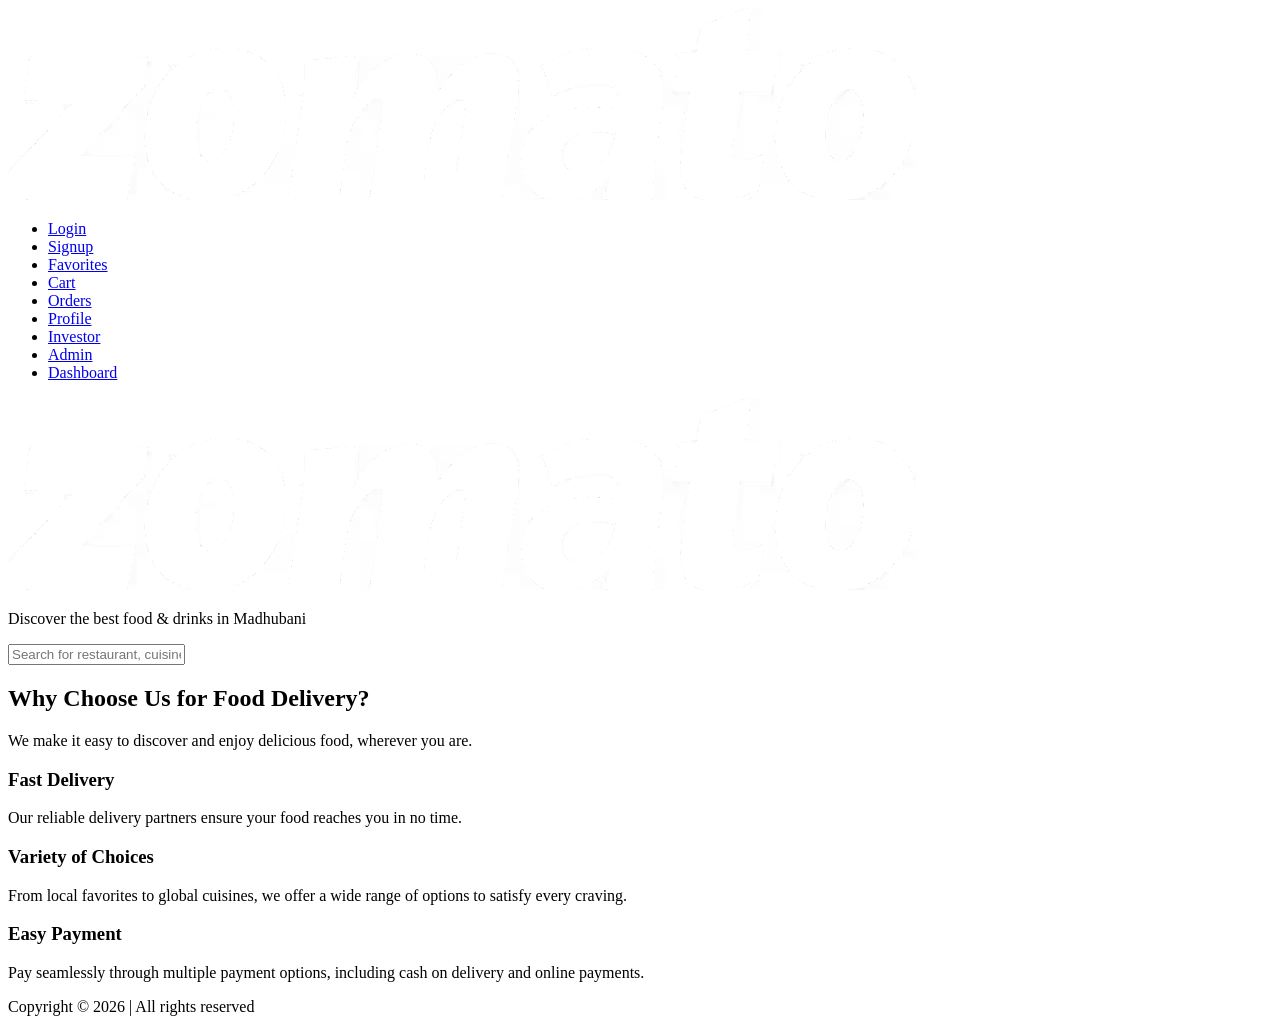
==== HTML/index.html @ 59a22405 "initial commit - zomato clone" ====
<!Doctype html>
<html lang="en">
  <head>
    <meta charset="UTF-8" />
    <meta name="viewport" content="width=device-width, initial-scale=1.0" />
    <title>Zomato - Order food online</title>
    <link rel="stylesheet" href="../CSS/style.css" />
  </head>

  <body>
    <header>
      <div class="logo">
        <img src="../image/logo.png" />
      </div>

     
      <div class="hamburger" onclick="toggleMenu()">
        <span></span>
        <span></span>
        <span></span>
      </div>

      
      <nav id="navMenu" class="nav-hidden">
        <ul>
          <li><a href="login.html">Login</a></li>
          <li><a href="signup.html">Signup</a></li>
          <li><a href="favorites.html">Favorites</a></li>
          <li><a href="cart.html">Cart</a></li>
          <li><a href="orders.html">Orders</a></li>
          <li><a href="profile.html">Profile</a></li>
          <li><a href="investor.html">Investor</a></li>
          <li><a href="admin.html">Admin</a></li>
          <li><a href="dashboard.html">Dashboard</a></li>
        </ul>
      </nav>
    </header>

    <main>
      <section>
        <img src="../image/logo.png" alt="">
        <p>Discover the best food & drinks in Madhubani</p>
        <input placeholder="Search for restaurant, cuisine or a dish">
      </section>

      <section>
        <h2>Why Choose Us for Food Delivery?</h2>
        <p>We make it easy to discover and enjoy delicious food, wherever you are.</p>

        <div class="main-features">
          <div class="feature">
            <h3>Fast Delivery</h3>
            <p>Our reliable delivery partners ensure your food reaches you in no time.</p>
          </div>

          <div class="feature">
            <h3>Variety of Choices</h3>
            <p>From local favorites to global cuisines, we offer a wide range of options to satisfy every craving.</p>
          </div>

          <div class="feature">
            <h3>Easy Payment</h3>
            <p>Pay seamlessly through multiple payment options, including cash on delivery and online payments.</p>
          </div>
        </div>
      </section>
    </main>

    <footer>
      Copyright &copy; 2026 | All rights reserved
    </footer>

    <script src="../JavaScript/script.js"></script>
  </body>
</html>
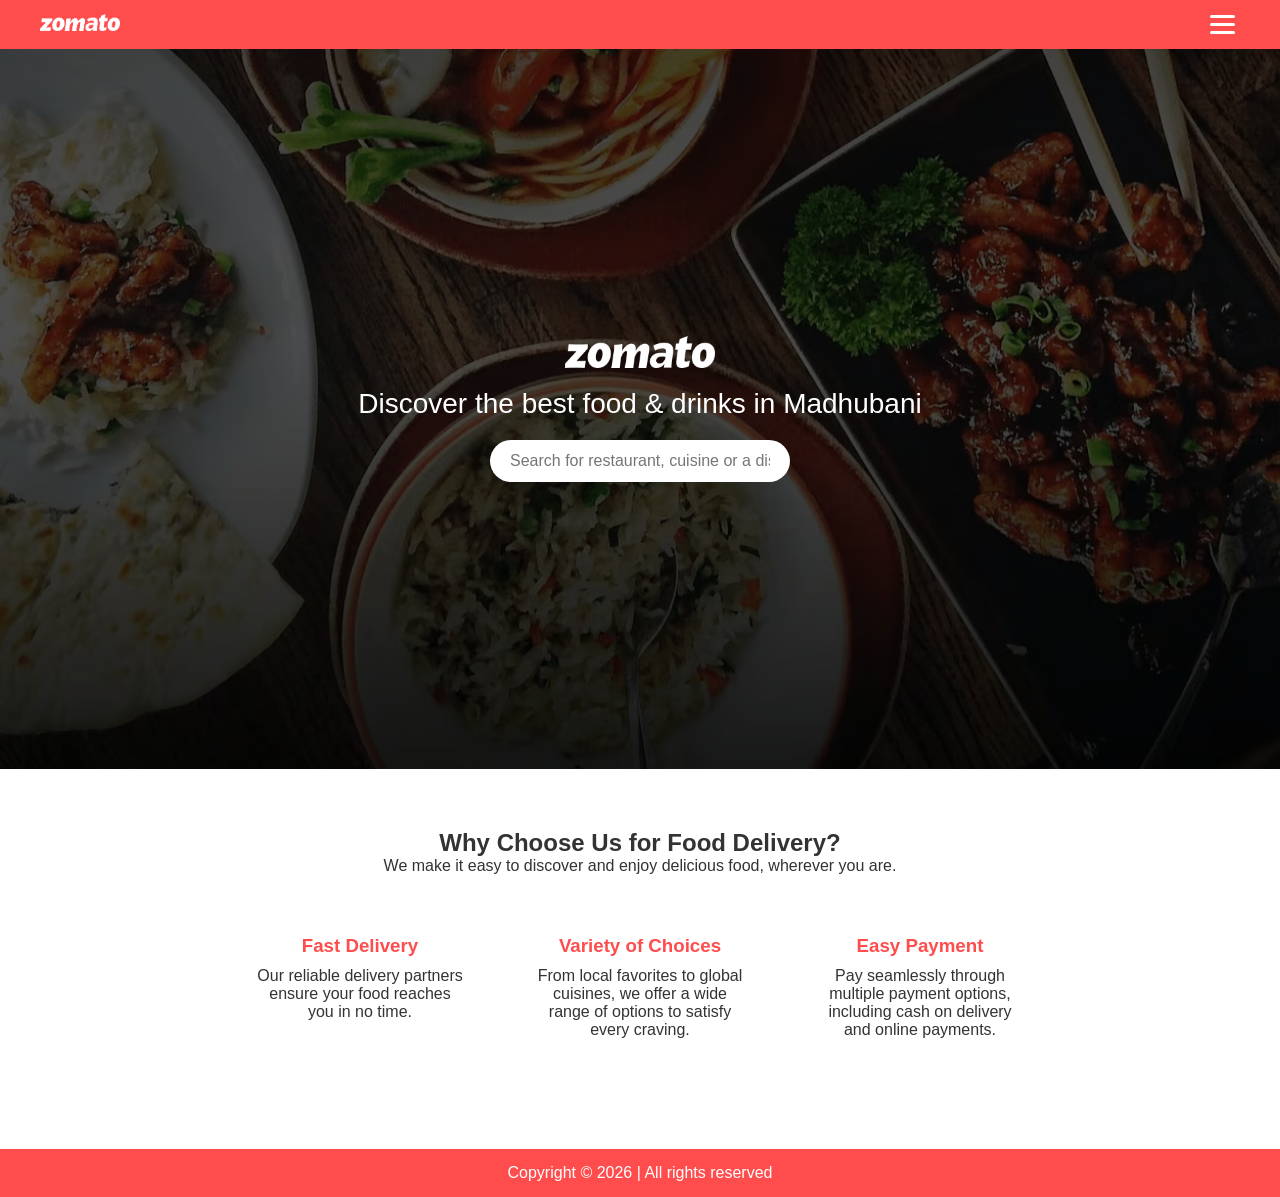
==== commit 067ab9c6: "Initial commit" ====
--- a/HTML/index.html
+++ b/HTML/index.html
@@ -4,7 +4,7 @@
     <meta charset="UTF-8" />
     <meta name="viewport" content="width=device-width, initial-scale=1.0" />
     <title>Zomato - Order food online</title>
-    <link rel="stylesheet" href="../CSS/style.css" />
+    <link rel="stylesheet" href="../css/style.css" />
   </head>
 
   <body>
--- a/css/style.css
+++ b/css/style.css
@@ -0,0 +1,640 @@
+/* ===== RESET ===== */
+* {
+  margin: 0;
+  padding: 0;
+  box-sizing: border-box;
+  font-family: Arial, sans-serif;
+}
+
+body {
+  background-color: #fff;
+  color: #333;
+}
+
+/* ===== HEADER ===== */
+header {
+  display: flex;
+  justify-content: space-between;
+  align-items: center;
+  padding: 10px 40px;
+  background-color: #ff4d4d;
+}
+
+.logo img {
+  width: 80px;
+  height: auto;
+}
+
+header ul {
+  display: flex;
+  list-style: none;
+}
+
+header ul li {
+  margin-left: 25px;
+}
+
+header ul li a {
+  text-decoration: none;
+  color: white;
+  font-weight: bold;
+  transition: 0.3s;
+}
+
+header ul li a:hover {
+  color: black;
+}
+
+/* ===== HERO SECTION ===== */
+main section:first-child {
+  height: 80vh;
+  background: url('/image/camlin.png') no-repeat center center/cover;
+  display: flex;
+  flex-direction: column;
+  justify-content: center;
+  align-items: center;
+  color: white;
+  text-align: center;
+  position: relative;
+}
+
+main section:first-child::before {
+  content: "";
+  position: absolute;
+  width: 100%;
+  height: 100%;
+  background: rgba(0,0,0,0.5);
+}
+
+main section:first-child img,
+main section:first-child p,
+main section:first-child input {
+  position: relative;
+  z-index: 1;
+}
+
+main section:first-child img {
+  width: 150px;
+  margin-bottom: 20px;
+}
+
+main section:first-child p {
+  font-size: 28px;
+  margin-bottom: 20px;
+}
+
+/* ===== SEARCH BAR ANIMATION ===== */
+main section:first-child input {
+  padding: 12px 20px;
+  width: 300px;
+  border-radius: 25px;
+  border: none;
+  outline: none;
+  font-size: 16px;
+  transition: all 0.4s ease;
+}
+
+main section:first-child input:focus {
+  width: 420px;
+  box-shadow: 0 0 12px #ff4d4d;
+}
+
+/* ===== FEATURES SECTION ===== */
+main section:nth-child(2) {
+  padding: 60px 20px;
+  text-align: center;
+}
+
+.main-features {
+  display: flex;
+  justify-content: center;
+  gap: 30px;
+  margin-top: 40px;
+  flex-wrap: wrap;
+}
+
+.feature {
+  width: 250px;
+  padding: 20px;
+  border-radius: 10px;
+  background: #f9f9f9;
+  box-shadow: 0 4px 10px rgba(0,0,0,0.1);
+  transition: transform 0.3s, box-shadow 0.3s;
+}
+
+.feature:hover {
+  transform: translateY(-10px);
+  box-shadow: 0 8px 20px rgba(0,0,0,0.2);
+}
+
+.feature h3 {
+  color: #ff4d4d;
+  margin-bottom: 10px;
+}
+
+/* ===== FOOTER ===== */
+footer {
+  background-color: #ff4d4d;
+  color: white;
+  text-align: center;
+  padding: 15px;
+  margin-top: 30px;
+}
+
+/* ===== RESPONSIVE ===== */
+@media (max-width: 768px) {
+  header {
+    flex-direction: column;
+  }
+
+  header ul {
+    margin-top: 10px;
+  }
+
+  .logo img {
+    width: 60px;
+  }
+
+  main section:first-child input {
+    width: 80%;
+  }
+
+  main section:first-child input:focus {
+    width: 90%;
+  }
+}
+
+
+/* =============================================
+   LOGIN & SIGNUP — Ring Animation
+   ============================================= */
+
+.form-container {
+  display: flex;
+  justify-content: center;
+  align-items: center;
+  min-height: calc(100vh - 130px);
+  background: #0d0f14;
+}
+
+.ring-wrapper {
+  position: relative;
+  width: 340px;
+  height: 340px;
+  display: flex;
+  align-items: center;
+  justify-content: center;
+}
+
+.ring-wrapper .ring {
+  position: absolute;
+  inset: 0;
+  width: 100%;
+  height: 100%;
+  pointer-events: none;
+  animation: spinRing 8s linear infinite;
+}
+
+.ring-wrapper .ring circle {
+  fill: none;
+  stroke: #ff4d4d;
+  stroke-width: 3;
+  stroke-dasharray: 8 6;
+  stroke-linecap: round;
+  opacity: 0.8;
+  filter: drop-shadow(0 0 6px #ff4d4d);
+}
+
+.ring-wrapper .ring2 {
+  position: absolute;
+  inset: 8px;
+  width: calc(100% - 16px);
+  height: calc(100% - 16px);
+  pointer-events: none;
+  animation: spinRing 12s linear infinite reverse;
+}
+
+.ring-wrapper .ring2 circle {
+  fill: none;
+  stroke: rgba(255, 77, 77, 0.3);
+  stroke-width: 1.5;
+  stroke-dasharray: 4 10;
+  stroke-linecap: round;
+}
+
+@keyframes spinRing {
+  from { transform: rotate(0deg); }
+  to   { transform: rotate(360deg); }
+}
+
+.form-box {
+  position: relative;
+  z-index: 1;
+  background: #1a1a2e;
+  border-radius: 16px;
+  padding: 2rem 1.8rem;
+  width: 260px;
+  display: flex;
+  flex-direction: column;
+  align-items: center;
+  gap: 0.9rem;
+  box-shadow: 0 0 40px rgba(255, 77, 77, 0.1),
+              0 20px 60px rgba(0, 0, 0, 0.6);
+  text-align: center;
+}
+
+.form-box h2 {
+  font-size: 1.5rem;
+  font-weight: 800;
+  color: #ff4d4d;
+  margin-bottom: 0.3rem;
+  text-shadow: 0 0 16px rgba(255, 77, 77, 0.5);
+}
+
+.input-box {
+  width: 100%;
+}
+
+.input-box input {
+  width: 100%;
+  padding: 0.7rem 1rem;
+  margin: 0;
+  border-radius: 8px;
+  border: 1.5px solid #2a2a3e;
+  background: rgba(255, 255, 255, 0.05);
+  color: #e2e8f0;
+  font-size: 0.88rem;
+  outline: none;
+  transition: border-color 0.25s, box-shadow 0.25s, transform 0.2s;
+}
+
+.input-box input::placeholder {
+  color: #888;
+}
+
+.input-box input:focus {
+  border-color: #ff4d4d;
+  box-shadow: 0 0 12px rgba(255, 77, 77, 0.3);
+  transform: scale(1.02);
+}
+
+.forgot-password {
+  align-self: flex-end;
+  margin-top: -0.3rem;
+}
+
+.forgot-password a {
+  font-size: 0.78rem;
+  color: #888;
+  text-decoration: none;
+  transition: color 0.2s;
+}
+
+.forgot-password a:hover {
+  color: #ff4d4d;
+}
+
+.btn {
+  width: 100%;
+  padding: 0.75rem;
+  border-radius: 8px;
+  border: none;
+  background: #ff4d4d;
+  color: #fff;
+  font-size: 0.95rem;
+  font-weight: 800;
+  letter-spacing: 0.4px;
+  cursor: pointer;
+  transition: background 0.2s, transform 0.15s, box-shadow 0.2s;
+  box-shadow: 0 4px 20px rgba(255, 77, 77, 0.35);
+}
+
+.btn:hover {
+  background: #e03c3c;
+  transform: translateY(-2px);
+  box-shadow: 0 6px 24px rgba(255, 77, 77, 0.5);
+}
+
+.btn:active {
+  transform: translateY(0);
+}
+
+.signup-link,
+.login-link {
+  font-size: 0.82rem;
+  color: #888;
+}
+
+.signup-link a,
+.login-link a {
+  color: #ff4d4d;
+  text-decoration: none;
+  font-weight: 700;
+}
+
+.signup-link a:hover,
+.login-link a:hover {
+  text-decoration: underline;
+}
+
+#message {
+  font-size: 0.82rem;
+  min-height: 1.2em;
+  color: #ff4d4d;
+}
+
+@media (max-width: 400px) {
+  .ring-wrapper {
+    width: 300px;
+    height: 300px;
+  }
+
+  .form-box {
+    width: 230px;
+    padding: 1.5rem 1.2rem;
+  }
+}
+
+
+/* =============================================
+   ADD RESTAURANT — form (no rings)
+   ============================================= */
+
+.form-container > .form-box {
+  width: 420px;
+  max-width: 92vw;
+  padding: 2.5rem 2rem;
+  gap: 1rem;
+}
+
+.form-container > .form-box h2 {
+  font-size: 1.6rem;
+  margin-bottom: 0.5rem;
+}
+
+#rating {
+  appearance: textfield;
+}
+
+#rating::-webkit-inner-spin-button,
+#rating::-webkit-outer-spin-button {
+  -webkit-appearance: none;
+  margin: 0;
+}
+
+
+/* =============================================
+   INVESTOR PAGE
+   ============================================= */
+
+.investor-hero {
+  height: 40vh;
+  background: url('/image/camlin.png') no-repeat center center/cover;
+  display: flex;
+  flex-direction: column;
+  justify-content: center;
+  align-items: center;
+  text-align: center;
+  color: white;
+  position: relative;
+}
+
+.investor-hero::before {
+  content: "";
+  position: absolute;
+  width: 100%;
+  height: 100%;
+  background: rgba(0, 0, 0, 0.55);
+}
+
+.investor-hero h1,
+.investor-hero p {
+  position: relative;
+  z-index: 1;
+}
+
+.investor-hero h1 {
+  font-size: 2.4rem;
+  font-weight: 800;
+  margin-bottom: 0.6rem;
+}
+
+.investor-hero p {
+  font-size: 1rem;
+  color: #ddd;
+  max-width: 520px;
+}
+
+.investor-section {
+  max-width: 960px;
+  margin: 0 auto;
+  padding: 50px 20px;
+  border-bottom: 1px solid #eee;
+  text-align: center;
+}
+
+.investor-section:last-child {
+  border-bottom: none;
+}
+
+.investor-section h2 {
+  color: #ff4d4d;
+  margin-bottom: 15px;
+  font-size: 1.5rem;
+}
+
+.investor-section p {
+  color: #555;
+  line-height: 1.75;
+  font-size: 0.97rem;
+}
+
+.investor-section .feature {
+  background: #fff;
+  border: 1px solid #eee;
+}
+
+.investor-section .feature h3 {
+  color: #ff4d4d;
+}
+
+.report-list {
+  list-style: none;
+  margin-top: 20px;
+  display: flex;
+  flex-direction: column;
+  gap: 10px;
+}
+
+.report-list li a {
+  display: inline-flex;
+  align-items: center;
+  gap: 6px;
+  text-decoration: none;
+  color: #333;
+  font-weight: 600;
+  font-size: 0.95rem;
+  padding: 8px 14px;
+  border-radius: 6px;
+  border: 1px solid #eee;
+  transition: background 0.2s, color 0.2s, border-color 0.2s;
+}
+
+.report-list li a::before {
+  content: '↗';
+  color: #ff4d4d;
+  font-size: 0.85rem;
+}
+
+.report-list li a:hover {
+  background: #ff4d4d;
+  color: #fff;
+  border-color: #ff4d4d;
+}
+
+.report-list li a:hover::before {
+  color: #fff;
+}
+
+
+/* =============================================
+   FLIP CARD — index.html feature cards
+   ============================================= */
+
+.feature {
+  perspective: 1000px;
+  cursor: pointer;
+  background: transparent !important;
+  box-shadow: none !important;
+}
+
+.feature-inner {
+  position: relative;
+  width: 100%;
+  height: 200px;
+  transform-style: preserve-3d;
+  transition: transform 0.6s ease;
+  border-radius: 10px;
+}
+
+.feature.flipped .feature-inner {
+  transform: rotateY(180deg);
+}
+
+.feature-front,
+.feature-back {
+  position: absolute;
+  inset: 0;
+  border-radius: 10px;
+  padding: 20px;
+  display: flex;
+  flex-direction: column;
+  justify-content: center;
+  align-items: center;
+  text-align: center;
+  backface-visibility: hidden;
+  -webkit-backface-visibility: hidden;
+}
+
+.feature-front {
+  background: #f9f9f9;
+  box-shadow: 0 4px 10px rgba(0,0,0,0.1);
+}
+
+.feature-front h3 {
+  color: #ff4d4d;
+  margin-bottom: 10px;
+}
+
+.feature-front p {
+  color: #555;
+  font-size: 0.9rem;
+  line-height: 1.6;
+}
+
+.feature-back {
+  background: #ff4d4d;
+  color: white;
+  transform: rotateY(180deg);
+  box-shadow: 0 4px 16px rgba(255,77,77,0.35);
+}
+
+.feature-back h3 {
+  color: #fff;
+  margin-bottom: 10px;
+  font-size: 1rem;
+}
+
+.feature-back p {
+  font-size: 0.88rem;
+  line-height: 1.6;
+  color: rgba(255,255,255,0.9);
+}
+
+/* =============================================
+   HAMBURGER MENU
+   ============================================= */
+header {
+  position: relative;
+}
+
+.hamburger {
+  display: flex;
+  flex-direction: column;
+  gap: 5px;
+  cursor: pointer;
+  padding: 5px;
+}
+
+.hamburger span {
+  display: block;
+  width: 25px;
+  height: 3px;
+  background: white;
+  border-radius: 3px;
+  transition: 0.3s;
+}
+
+.nav-hidden {
+  display: none;
+}
+
+.nav-open {
+  display: block;
+  position: absolute;
+  top: 60px;
+  right: 20px;
+  background: white;
+  border-radius: 10px;
+  box-shadow: 0 8px 24px rgba(0,0,0,0.15);
+  z-index: 999;
+  min-width: 200px;
+  padding: 10px 0;
+}
+
+.nav-open ul {
+  flex-direction: column;
+  gap: 0;
+}
+
+.nav-open ul li {
+  margin: 0;
+  border-bottom: 1px solid #f0f0f0;
+}
+
+.nav-open ul li:last-child {
+  border-bottom: none;
+}
+
+.nav-open ul li a {
+  display: block;
+  padding: 12px 20px;
+  color: #333 !important;
+  font-weight: 600;
+  transition: background 0.2s;
+}
+
+.nav-open ul li a:hover {
+  background: #fff5f5;
+  color: #ff4d4d !important;
+}
